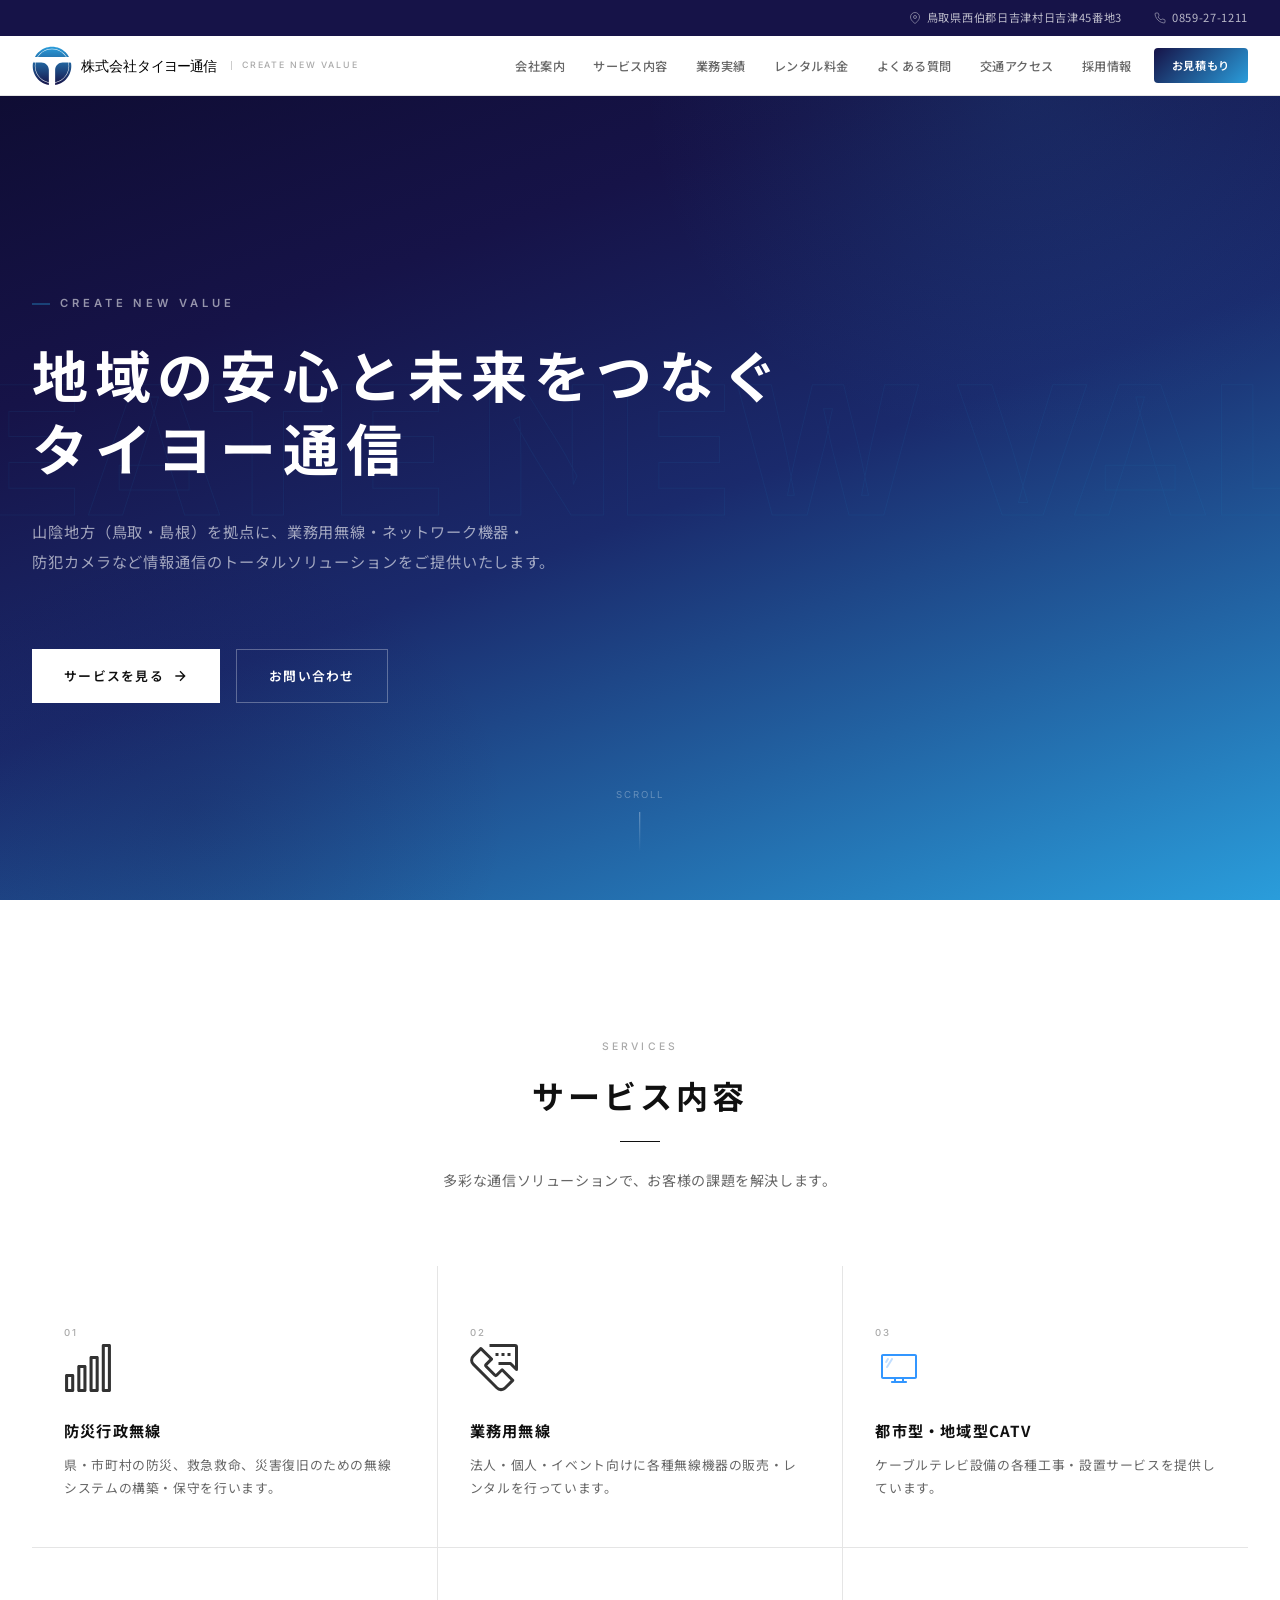
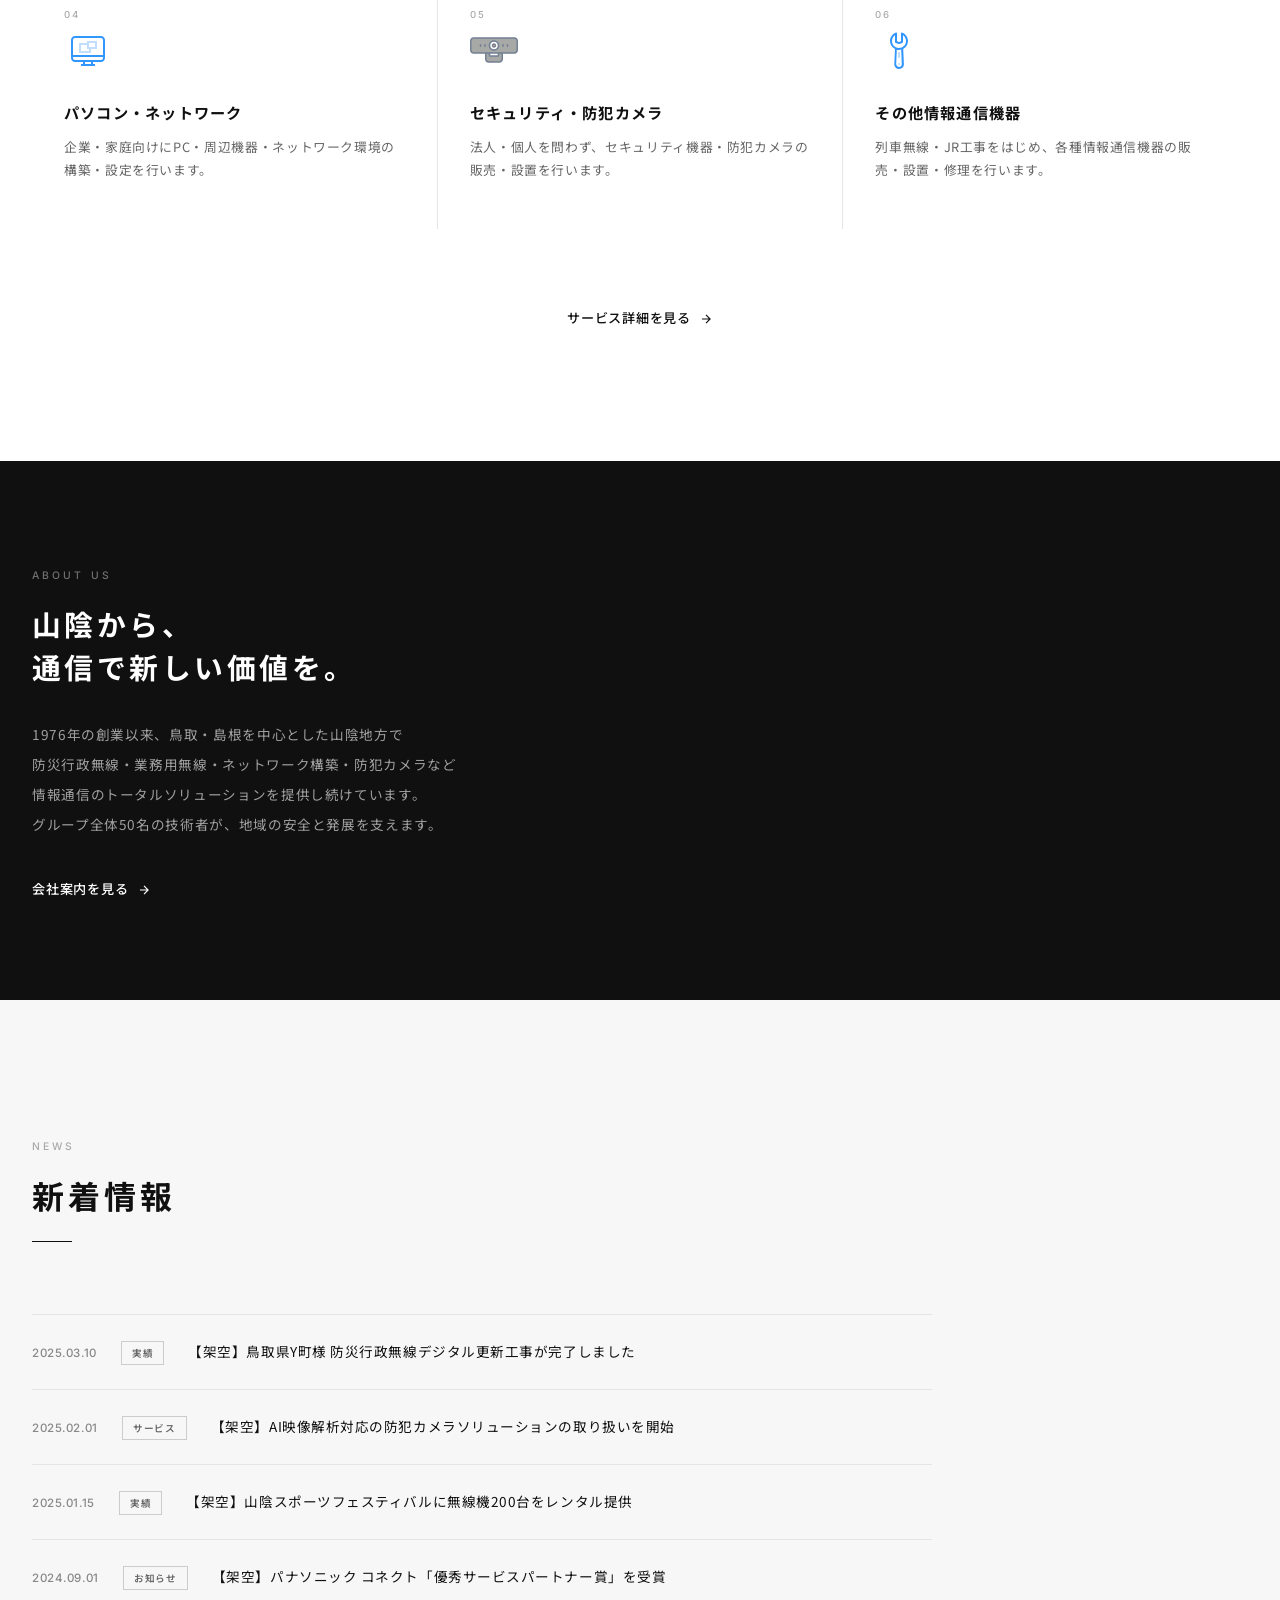
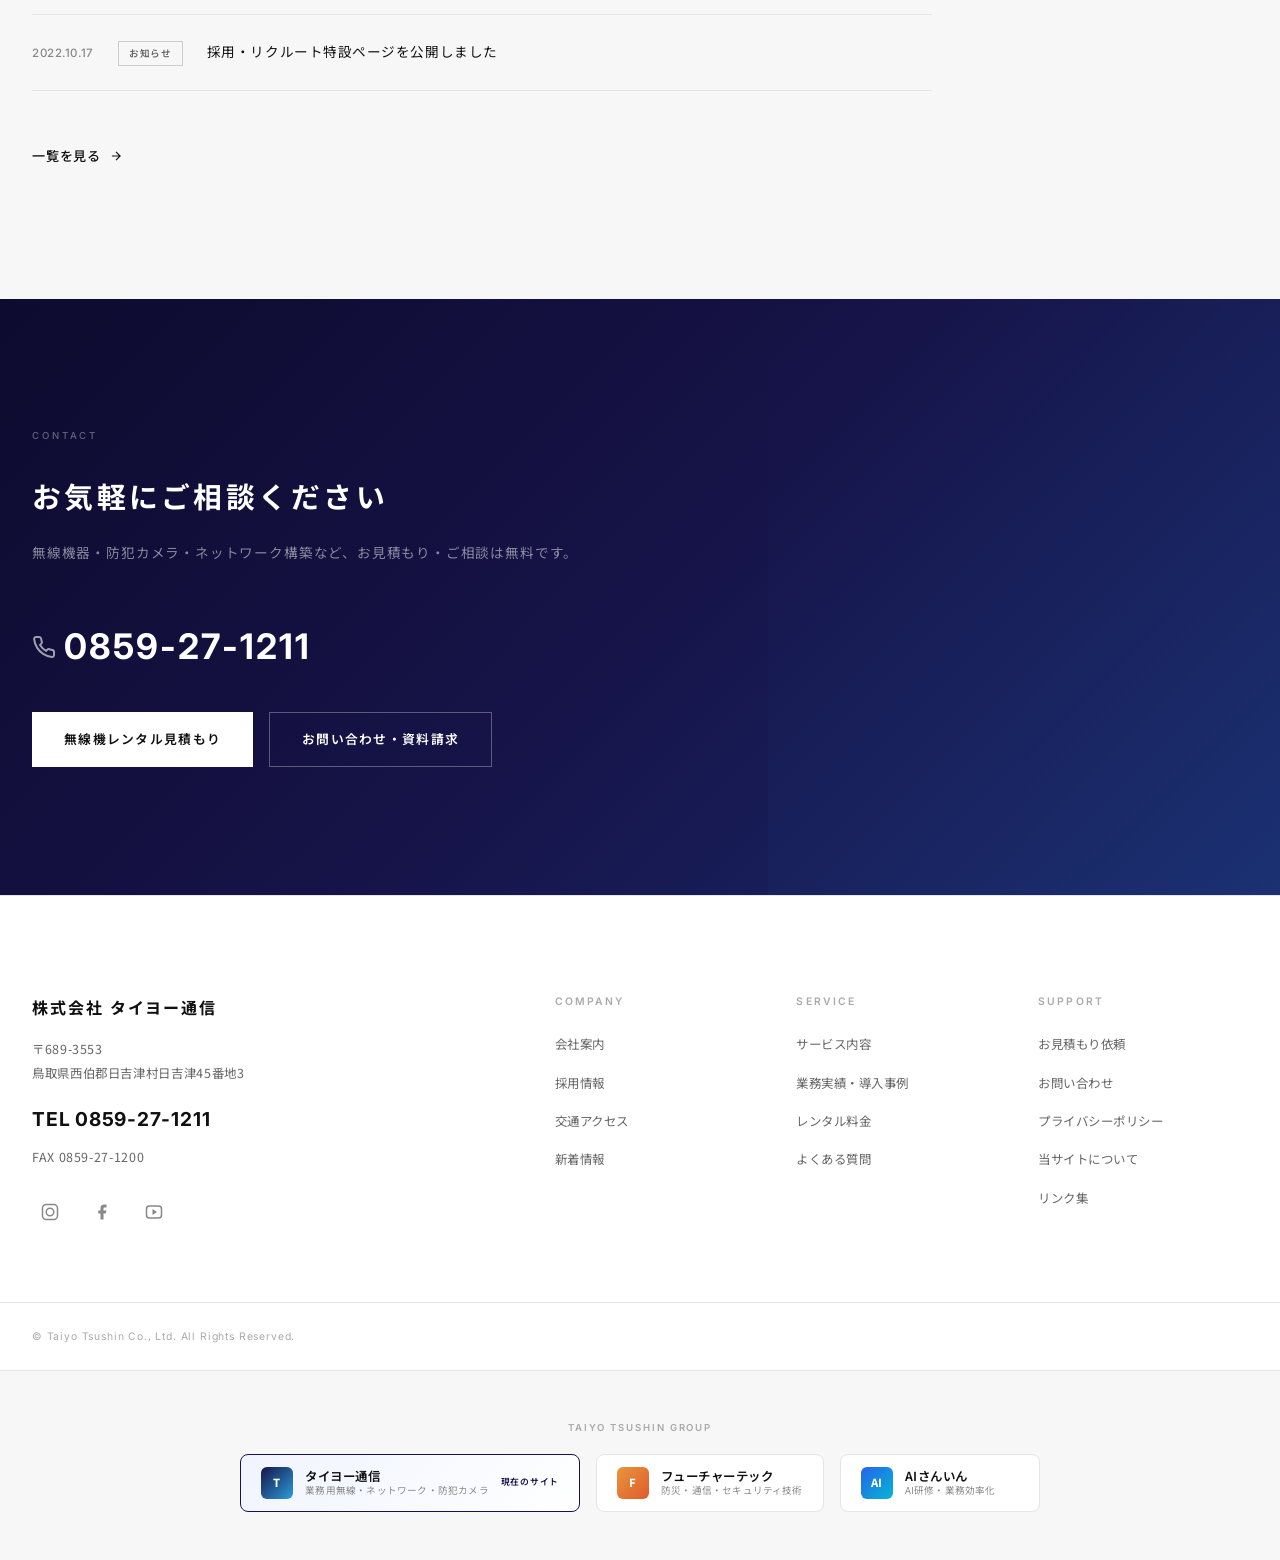
==== index.html @ ea6e0621 "Initial commit: タイヨー通信 コーポレートサイト全14ページ - Premium minimal design with blue gradient theme - Hero with" ====
<!DOCTYPE html>
<html lang="ja">
<head>
  <meta charset="UTF-8">
  <meta name="viewport" content="width=device-width, initial-scale=1.0">
  <meta name="description" content="株式会社タイヨー通信 - 山陰（鳥取・島根）を拠点に業務用無線、ネットワーク・通信機器、防犯カメラの販売・設置・保守を行っています。">
  <meta name="format-detection" content="telephone=no">
  <title>株式会社 タイヨー通信 | 山陰 鳥取・島根 | 業務用無線 | ネットワーク・通信機器 | 防犯カメラ</title>
  <link rel="preconnect" href="https://fonts.googleapis.com">
  <link rel="preconnect" href="https://fonts.gstatic.com" crossorigin>
  <link href="https://fonts.googleapis.com/css2?family=Inter:wght@400;500;600;700;800&family=Noto+Sans+JP:wght@300;400;500;600;700&display=swap" rel="stylesheet">
  <link rel="stylesheet" href="./assets/css/style.css">
</head>
<body>

<!-- Loading -->
<div class="loading-screen" aria-hidden="true"><div class="loading-spinner"></div></div>
<div class="page-transition" aria-hidden="true"></div>

<!-- Header -->
<header class="site-header">
  <div class="header-top">
    <div class="container">
      <span class="header-top__contact">
        <svg viewBox="0 0 24 24" fill="none" stroke="currentColor" stroke-width="2"><path d="M21 10c0 7-9 13-9 13s-9-6-9-13a9 9 0 0118 0z"/><circle cx="12" cy="10" r="3"/></svg>
        鳥取県西伯郡日吉津村日吉津45番地3
      </span>
      <span class="header-top__contact">
        <svg viewBox="0 0 24 24" fill="none" stroke="currentColor" stroke-width="2"><path d="M22 16.92v3a2 2 0 01-2.18 2 19.79 19.79 0 01-8.63-3.07 19.5 19.5 0 01-6-6 19.79 19.79 0 01-3.07-8.67A2 2 0 014.11 2h3a2 2 0 012 1.72c.127.96.361 1.903.7 2.81a2 2 0 01-.45 2.11L8.09 9.91a16 16 0 006 6l1.27-1.27a2 2 0 012.11-.45c.907.339 1.85.573 2.81.7A2 2 0 0122 16.92z"/></svg>
        <a href="tel:0859-27-1211" style="color:inherit">0859-27-1211</a>
      </span>
    </div>
  </div>
  <div class="header-main">
    <div class="container">
      <a href="./index.html" class="site-logo">
        <img src="./assets/images/タイヨー通信_ロゴ.svg" alt="タイヨー通信ロゴ" class="site-logo__mark">
        <img src="./assets/images/タイヨー通信_社名.svg" alt="株式会社タイヨー通信" class="site-logo__name">
        <span class="site-logo__tagline">Create New Value</span>
      </a>
      <nav class="nav-desktop" aria-label="メインナビゲーション">
        <ul class="nav-desktop__list">
          <li class="nav-desktop__item"><a href="./profile/index.html" class="nav-desktop__link">会社案内</a></li>
          <li class="nav-desktop__item"><a href="./service/index.html" class="nav-desktop__link">サービス内容</a></li>
          <li class="nav-desktop__item"><a href="./report/index.html" class="nav-desktop__link">業務実績</a></li>
          <li class="nav-desktop__item"><a href="./rental/index.html" class="nav-desktop__link">レンタル料金</a></li>
          <li class="nav-desktop__item"><a href="./q-and-a/index.html" class="nav-desktop__link">よくある質問</a></li>
          <li class="nav-desktop__item"><a href="./access/index.html" class="nav-desktop__link">交通アクセス</a></li>
          <li class="nav-desktop__item"><a href="./recruit/index.html" class="nav-desktop__link">採用情報</a></li>
          <li class="nav-desktop__item"><a href="./transceiver/index.html" class="nav-desktop__cta">お見積もり</a></li>
        </ul>
      </nav>
      <button class="nav-toggle" aria-label="メニュー">
        <span class="nav-toggle__bar"></span>
        <span class="nav-toggle__bar"></span>
        <span class="nav-toggle__bar"></span>
      </button>
    </div>
  </div>
</header>

<!-- Mobile Nav -->
<nav class="nav-mobile" aria-label="モバイルナビゲーション">
  <ul class="nav-mobile__list">
    <li><a href="./index.html" class="nav-mobile__link">ホーム</a></li>
    <li><a href="./profile/index.html" class="nav-mobile__link">会社案内</a></li>
    <li><a href="./service/index.html" class="nav-mobile__link">サービス内容</a></li>
    <li><a href="./report/index.html" class="nav-mobile__link">業務実績・導入事例</a></li>
    <li><a href="./rental/index.html" class="nav-mobile__link">レンタル料金サンプル</a></li>
    <li><a href="./q-and-a/index.html" class="nav-mobile__link">よくある質問</a></li>
    <li><a href="./access/index.html" class="nav-mobile__link">交通アクセス</a></li>
    <li><a href="./recruit/index.html" class="nav-mobile__link">採用情報</a></li>
    <li><a href="./transceiver/index.html" class="nav-mobile__link">無線機レンタルお見積もり</a></li>
    <li><a href="./mail-form/index.html" class="nav-mobile__link">お問い合わせ</a></li>
  </ul>
</nav>
<div class="nav-overlay"></div>

<!-- Hero -->
<section class="hero">
  <div class="hero__bg"></div>
  <div class="hero__video">
    <video autoplay muted loop playsinline>
      <source src="./assets/videos/hero-network.mp4" type="video/mp4">
    </video>
  </div>
  <div class="hero__ambient"></div>
  <!-- Statement: Create New Value -->
  <div class="hero__statement" aria-hidden="true">
    <span class="hero__statement-word" data-delay="0">Create</span>
    <span class="hero__statement-word" data-delay="1">New</span>
    <span class="hero__statement-word" data-delay="2">Value</span>
  </div>

  <div class="hero__content container">
    <p class="hero__label">Create New Value</p>
    <h1 class="hero__catchcopy">地域の安心と未来をつなぐ<br>タイヨー通信</h1>
    <p class="hero__subtitle">
      山陰地方（鳥取・島根）を拠点に、業務用無線・ネットワーク機器・<br>
      防犯カメラなど情報通信のトータルソリューションをご提供いたします。
    </p>
    <div class="hero__cta">
      <a href="./service/index.html" class="btn btn--primary">
        サービスを見る
        <svg viewBox="0 0 24 24" fill="none" stroke="currentColor" stroke-width="2"><path d="M5 12h14M12 5l7 7-7 7"/></svg>
      </a>
      <a href="./mail-form/index.html" class="btn btn--outline">お問い合わせ</a>
    </div>
  </div>
  <div class="hero__scroll">
    <span>Scroll</span>
    <div class="hero__scroll-line"></div>
  </div>
</section>

<!-- Services -->
<section class="section">
  <div class="container">
    <div class="section__header section__header--center reveal">
      <span class="section__label">Services</span>
      <h2 class="section__title section__title--line">サービス内容</h2>
      <p class="section__desc">多彩な通信ソリューションで、お客様の課題を解決します。</p>
    </div>
    <div class="service-grid reveal">
      <div class="service-card">
        <span class="service-card__number">01</span>
        <img src="./assets/images/icons/signal.svg" alt="" class="service-card__icon-img">
        <h3 class="service-card__title">防災行政無線</h3>
        <p class="service-card__desc">県・市町村の防災、救急救命、災害復旧のための無線システムの構築・保守を行います。</p>
      </div>
      <div class="service-card">
        <span class="service-card__number">02</span>
        <img src="./assets/images/icons/phone-communication.svg" alt="" class="service-card__icon-img">
        <h3 class="service-card__title">業務用無線</h3>
        <p class="service-card__desc">法人・個人・イベント向けに各種無線機器の販売・レンタルを行っています。</p>
      </div>
      <div class="service-card">
        <span class="service-card__number">03</span>
        <img src="./assets/images/icons/tv.svg" alt="" class="service-card__icon-img">
        <h3 class="service-card__title">都市型・地域型CATV</h3>
        <p class="service-card__desc">ケーブルテレビ設備の各種工事・設置サービスを提供しています。</p>
      </div>
      <div class="service-card">
        <span class="service-card__number">04</span>
        <img src="./assets/images/icons/computer.svg" alt="" class="service-card__icon-img">
        <h3 class="service-card__title">パソコン・ネットワーク</h3>
        <p class="service-card__desc">企業・家庭向けにPC・周辺機器・ネットワーク環境の構築・設定を行います。</p>
      </div>
      <div class="service-card">
        <span class="service-card__number">05</span>
        <img src="./assets/images/icons/webcam.svg" alt="" class="service-card__icon-img">
        <h3 class="service-card__title">セキュリティ・防犯カメラ</h3>
        <p class="service-card__desc">法人・個人を問わず、セキュリティ機器・防犯カメラの販売・設置を行います。</p>
      </div>
      <div class="service-card">
        <span class="service-card__number">06</span>
        <img src="./assets/images/icons/wrench.svg" alt="" class="service-card__icon-img">
        <h3 class="service-card__title">その他情報通信機器</h3>
        <p class="service-card__desc">列車無線・JR工事をはじめ、各種情報通信機器の販売・設置・修理を行います。</p>
      </div>
    </div>
    <div style="text-align:center;margin-top:var(--space-3xl);" class="reveal">
      <a href="./service/index.html" class="link-arrow">
        サービス詳細を見る
        <svg viewBox="0 0 24 24" fill="none" stroke="currentColor" stroke-width="2"><path d="M5 12h14M12 5l7 7-7 7"/></svg>
      </a>
    </div>
  </div>
</section>

<!-- About (photo banner) -->
<section class="section-photo" style="background:var(--black);color:var(--white);">
  <div class="section-photo__bg" style="background-image:url('./assets/images/photos/team-city.png');"></div>
  <div class="container" style="position:relative;z-index:2;">
    <div style="display:grid;grid-template-columns:1fr;gap:var(--space-3xl);align-items:center;" class="reveal">
      <div style="max-width:600px;">
        <span class="section__label" style="color:rgba(255,255,255,0.4);">About Us</span>
        <h2 style="font-size:clamp(1.3rem,3vw,1.8rem);font-weight:700;letter-spacing:0.12em;line-height:1.5;margin-bottom:var(--space-xl);">
          山陰から、<br>通信で新しい価値を。
        </h2>
        <p style="font-size:0.85rem;color:rgba(255,255,255,0.6);line-height:2.2;margin-bottom:var(--space-xl);">
          1976年の創業以来、鳥取・島根を中心とした山陰地方で<br>
          防災行政無線・業務用無線・ネットワーク構築・防犯カメラなど<br>
          情報通信のトータルソリューションを提供し続けています。<br>
          グループ全体50名の技術者が、地域の安全と発展を支えます。
        </p>
        <a href="./profile/index.html" class="link-arrow" style="color:var(--white);">
          会社案内を見る
          <svg viewBox="0 0 24 24" fill="none" stroke="currentColor" stroke-width="2"><path d="M5 12h14M12 5l7 7-7 7"/></svg>
        </a>
      </div>
    </div>
  </div>
</section>

<!-- News -->
<section class="section section--gray">
  <div class="container">
    <div class="section__header reveal">
      <span class="section__label">News</span>
      <h2 class="section__title section__title--line">新着情報</h2>
    </div>
    <div class="news-list reveal">
      <a href="./report/index.html" class="news-item">
        <span class="news-item__date">2025.03.10</span>
        <span class="news-item__tag">実績</span>
        <span class="news-item__title">【架空】鳥取県Y町様 防災行政無線デジタル更新工事が完了しました</span>
      </a>
      <a href="./service/index.html" class="news-item">
        <span class="news-item__date">2025.02.01</span>
        <span class="news-item__tag">サービス</span>
        <span class="news-item__title">【架空】AI映像解析対応の防犯カメラソリューションの取り扱いを開始</span>
      </a>
      <a href="./report/index.html" class="news-item">
        <span class="news-item__date">2025.01.15</span>
        <span class="news-item__tag">実績</span>
        <span class="news-item__title">【架空】山陰スポーツフェスティバルに無線機200台をレンタル提供</span>
      </a>
      <a href="./news/index.html" class="news-item">
        <span class="news-item__date">2024.09.01</span>
        <span class="news-item__tag">お知らせ</span>
        <span class="news-item__title">【架空】パナソニック コネクト「優秀サービスパートナー賞」を受賞</span>
      </a>
      <a href="./recruit/index.html" class="news-item">
        <span class="news-item__date">2022.10.17</span>
        <span class="news-item__tag">お知らせ</span>
        <span class="news-item__title">採用・リクルート特設ページを公開しました</span>
      </a>
    </div>
    <div style="margin-top:var(--space-2xl);" class="reveal">
      <a href="./news/index.html" class="link-arrow">
        一覧を見る
        <svg viewBox="0 0 24 24" fill="none" stroke="currentColor" stroke-width="2"><path d="M5 12h14M12 5l7 7-7 7"/></svg>
      </a>
    </div>
  </div>
</section>

<!-- CTA -->
<section class="cta-banner">
  <div class="container reveal">
    <p class="cta-banner__label">Contact</p>
    <h2 class="cta-banner__title">お気軽にご相談ください</h2>
    <p class="cta-banner__desc">無線機器・防犯カメラ・ネットワーク構築など、お見積もり・ご相談は無料です。</p>
    <div class="cta-banner__phone">
      <svg viewBox="0 0 24 24" fill="none" stroke="currentColor" stroke-width="2"><path d="M22 16.92v3a2 2 0 01-2.18 2 19.79 19.79 0 01-8.63-3.07 19.5 19.5 0 01-6-6 19.79 19.79 0 01-3.07-8.67A2 2 0 014.11 2h3a2 2 0 012 1.72c.127.96.361 1.903.7 2.81a2 2 0 01-.45 2.11L8.09 9.91a16 16 0 006 6l1.27-1.27a2 2 0 012.11-.45c.907.339 1.85.573 2.81.7A2 2 0 0122 16.92z"/></svg>
      <a href="tel:0859-27-1211">0859-27-1211</a>
    </div>
    <div class="cta-banner__buttons">
      <a href="./transceiver/index.html" class="btn btn--primary">無線機レンタル見積もり</a>
      <a href="./mail-form/index.html" class="btn btn--outline">お問い合わせ・資料請求</a>
    </div>
  </div>
</section>

<!-- Footer -->
<footer class="site-footer">
  <div class="container">
    <div class="footer-main">
      <div class="footer-brand">
        <div class="footer-brand__name">株式会社 タイヨー通信</div>
        <div class="footer-brand__address">〒689-3553<br>鳥取県西伯郡日吉津村日吉津45番地3</div>
        <div class="footer-brand__contact">
          <span class="footer-brand__tel">TEL 0859-27-1211</span>
          FAX 0859-27-1200
        </div>
        <div class="footer-social">
          <a href="#" class="footer-social__link" aria-label="Instagram">
            <svg viewBox="0 0 24 24" fill="none" stroke="currentColor" stroke-width="2"><rect x="2" y="2" width="20" height="20" rx="5"/><circle cx="12" cy="12" r="5"/></svg>
          </a>
          <a href="#" class="footer-social__link" aria-label="Facebook">
            <svg viewBox="0 0 24 24" fill="currentColor"><path d="M18 2h-3a5 5 0 00-5 5v3H7v4h3v8h4v-8h3l1-4h-4V7a1 1 0 011-1h3z"/></svg>
          </a>
          <a href="#" class="footer-social__link" aria-label="YouTube">
            <svg viewBox="0 0 24 24" fill="none" stroke="currentColor" stroke-width="2"><rect x="2" y="4" width="20" height="16" rx="4"/><polygon points="10,8 16,12 10,16" fill="currentColor" stroke="none"/></svg>
          </a>
        </div>
      </div>
      <div class="footer-nav">
        <div class="footer-nav__group">
          <h4>Company</h4>
          <ul class="footer-nav__list">
            <li><a href="./profile/index.html">会社案内</a></li>
            <li><a href="./recruit/index.html">採用情報</a></li>
            <li><a href="./access/index.html">交通アクセス</a></li>
            <li><a href="./news/index.html">新着情報</a></li>
          </ul>
        </div>
        <div class="footer-nav__group">
          <h4>Service</h4>
          <ul class="footer-nav__list">
            <li><a href="./service/index.html">サービス内容</a></li>
            <li><a href="./report/index.html">業務実績・導入事例</a></li>
            <li><a href="./rental/index.html">レンタル料金</a></li>
            <li><a href="./q-and-a/index.html">よくある質問</a></li>
          </ul>
        </div>
        <div class="footer-nav__group">
          <h4>Support</h4>
          <ul class="footer-nav__list">
            <li><a href="./transceiver/index.html">お見積もり依頼</a></li>
            <li><a href="./mail-form/index.html">お問い合わせ</a></li>
            <li><a href="./privacy-policy/index.html">プライバシーポリシー</a></li>
            <li><a href="./information/index.html">当サイトについて</a></li>
            <li><a href="./link/index.html">リンク集</a></li>
          </ul>
        </div>
      </div>
    </div>
  </div>
  <div class="footer-bottom">
    <div class="container">&copy; Taiyo Tsushin Co., Ltd. All Rights Reserved.</div>
  </div>
  <div class="group-sites">
    <div class="container">
      <p class="group-sites__label">Taiyo Tsushin Group</p>
      <div class="group-sites__grid">
        <a href="#" class="group-sites__card is-current">
          <div class="group-sites__icon group-sites__icon--taiyo">T</div>
          <div class="group-sites__info"><span class="group-sites__name">タイヨー通信</span><span class="group-sites__sub">業務用無線・ネットワーク・防犯カメラ</span></div>
        </a>
        <a href="../future-tec-web/index.html" class="group-sites__card">
          <div class="group-sites__icon group-sites__icon--ft">F</div>
          <div class="group-sites__info"><span class="group-sites__name">フューチャーテック</span><span class="group-sites__sub">防災・通信・セキュリティ技術</span></div>
        </a>
        <a href="../ai-sanin-web/index.html" class="group-sites__card">
          <div class="group-sites__icon group-sites__icon--ai">AI</div>
          <div class="group-sites__info"><span class="group-sites__name">AIさんいん</span><span class="group-sites__sub">AI研修・業務効率化</span></div>
        </a>
      </div>
    </div>
  </div>
</footer>

<button class="scroll-top" aria-label="ページトップへ">
  <svg viewBox="0 0 24 24" fill="none" stroke="currentColor" stroke-width="2"><path d="M18 15l-6-6-6 6"/></svg>
</button>

<script src="./assets/js/main.js"></script>
</body>
</html>
---- assets/css/style.css ----
/* ============================================
   TAIYO TSUSHIN - Corporate Website
   Premium Minimal Design System
   Inspired by automotive luxury aesthetics
   ============================================ */

/* --- CSS Custom Properties --- */
:root {
  /* Monochrome Palette (Mazda-inspired) */
  --black: #101010;
  --black-soft: #1a1a1a;
  --gray-900: #222222;
  --gray-800: #333333;
  --gray-700: #4a4a4a;
  --gray-600: #666666;
  --gray-500: #888888;
  --gray-400: #aaaaaa;
  --gray-300: #cccccc;
  --gray-200: #e5e5e5;
  --gray-100: #f0f0f0;
  --gray-50: #f7f7f7;
  --white: #ffffff;

  /* Accent (refined, subtle) */
  --accent: #c8102e;
  --accent-dark: #a00d24;

  /* Typography */
  --font-primary: "Noto Sans JP", "Hiragino Kaku Gothic ProN", "Yu Gothic", "Meiryo", sans-serif;
  --font-english: "Inter", "Helvetica Neue", Arial, sans-serif;

  /* Spacing */
  --space-xs: 0.25rem;
  --space-sm: 0.5rem;
  --space-md: 1rem;
  --space-lg: 1.5rem;
  --space-xl: 2rem;
  --space-2xl: 3rem;
  --space-3xl: 4.5rem;
  --space-4xl: 6rem;
  --space-5xl: 8rem;
  --space-6xl: 10rem;

  /* Layout */
  --container-max: 1280px;
  --container-narrow: 960px;
  --header-height: 60px;
  --header-top-height: 36px;

  /* Shadows */
  --shadow-sm: 0 2px 8px rgba(0, 0, 0, 0.06);
  --shadow-md: 0 4px 16px rgba(0, 0, 0, 0.08);
  --shadow-lg: 0 8px 32px rgba(0, 0, 0, 0.1);

  /* Transitions (Mazda-style) */
  --ease-out: cubic-bezier(0.25, 0.46, 0.45, 0.94);
  --duration-fast: 0.2s;
  --duration-base: 0.4s;
  --duration-slow: 0.6s;
  --duration-slower: 1s;
}

/* --- Reset & Base --- */
*, *::before, *::after { margin: 0; padding: 0; box-sizing: border-box; }

html { font-size: 16px; scroll-behavior: smooth; -webkit-text-size-adjust: 100%; }

body {
  font-family: var(--font-primary);
  font-weight: 400;
  line-height: 1.9;
  color: var(--black);
  background-color: var(--white);
  overflow-x: hidden;
  -webkit-font-smoothing: antialiased;
  -moz-osx-font-smoothing: grayscale;
  letter-spacing: 0.04em;
}

img { max-width: 100%; height: auto; display: block; }
a { color: var(--black); text-decoration: none; transition: color var(--duration-fast) var(--ease-out); }
a:hover { color: var(--gray-600); }
ul, ol { list-style: none; }
button { cursor: pointer; border: none; background: none; font-family: inherit; }
input, textarea, select { font-family: inherit; font-size: inherit; }

.container { width: 100%; max-width: var(--container-max); margin: 0 auto; padding: 0 var(--space-xl); }
.container--narrow { max-width: var(--container-narrow); }
.sr-only { position: absolute; width: 1px; height: 1px; padding: 0; margin: -1px; overflow: hidden; clip: rect(0,0,0,0); border: 0; }

/* ============================================
   Scroll Reveal
   ============================================ */
.reveal {
  opacity: 0;
  transform: translateY(30px);
  transition: opacity var(--duration-slower) var(--ease-out), transform var(--duration-slower) var(--ease-out);
}
.reveal.is-visible { opacity: 1; transform: translateY(0); }
.reveal--left { transform: translateX(-30px); }
.reveal--left.is-visible { transform: translateX(0); }
.reveal--right { transform: translateX(30px); }
.reveal--right.is-visible { transform: translateX(0); }
.reveal--delay-1 { transition-delay: 0.1s; }
.reveal--delay-2 { transition-delay: 0.2s; }
.reveal--delay-3 { transition-delay: 0.3s; }
.reveal--delay-4 { transition-delay: 0.4s; }
.reveal--delay-5 { transition-delay: 0.5s; }

/* ============================================
   Header (Mazda-inspired)
   ============================================ */
.site-header {
  position: fixed; top: 0; left: 0; right: 0; z-index: 1000;
  background: var(--white);
  transition: box-shadow var(--duration-base) var(--ease-out);
}
.site-header.is-scrolled { box-shadow: 0 1px 0 rgba(0,0,0,0.08); }

.header-top {
  background: #161348; color: rgba(255,255,255,0.7);
  font-size: 0.7rem; height: var(--header-top-height);
  display: none; align-items: center; letter-spacing: 0.06em;
}
@media (min-width: 768px) { .header-top { display: flex; } }
.header-top .container { display: flex; justify-content: flex-end; align-items: center; gap: var(--space-xl); }
.header-top a { color: rgba(255,255,255,0.7); transition: color var(--duration-fast); }
.header-top a:hover { color: var(--white); }
.header-top__contact { display: flex; align-items: center; gap: 6px; }
.header-top__contact svg { width: 12px; height: 12px; opacity: 0.6; }

.header-main {
  height: var(--header-height); display: flex; align-items: center;
  border-bottom: 1px solid var(--gray-200);
}
.header-main .container { display: flex; align-items: center; justify-content: space-between; }

.site-logo { display: flex; align-items: center; gap: 8px; color: var(--black); text-decoration: none; flex-shrink: 0; }
.site-logo:hover { color: var(--black); opacity: 0.8; }
.site-logo__mark { width: 36px; height: 36px; flex-shrink: 0; }
.site-logo__name { height: 14px; width: auto; }
/* Tagline: hidden on mobile, shown below logo on desktop */
.site-logo__tagline { display: none; }
@media (min-width: 1024px) {
  .site-logo__mark { width: 40px; height: 40px; }
  .site-logo__name { height: 16px; }
  .site-logo__tagline {
    display: block;
    font-family: var(--font-english);
    font-size: 0.55rem;
    font-weight: 500;
    letter-spacing: 0.22em;
    text-transform: uppercase;
    color: var(--gray-400);
    border-left: 1px solid var(--gray-300);
    padding-left: 10px;
    margin-left: 4px;
    line-height: 1;
    white-space: nowrap;
  }
}
/* Fallback for old icon/text style (if any page still uses it) */
.site-logo__icon {
  width: 38px; height: 38px; background: var(--black); border-radius: 2px;
  display: flex; align-items: center; justify-content: center;
  color: var(--white); font-weight: 700; font-size: 1rem;
  font-family: var(--font-english); letter-spacing: 0;
}
.site-logo__text { display: flex; flex-direction: column; line-height: 1.15; font-weight: 700; font-size: 1rem; letter-spacing: 0.12em; }
.site-logo__text small { font-size: 0.55rem; font-weight: 400; color: var(--gray-500); letter-spacing: 0.14em; text-transform: uppercase; font-family: var(--font-english); }

/* Desktop Nav — compact, elegant hover/active */
.nav-desktop { display: none; }
.nav-desktop__list { display: flex; align-items: center; gap: 0; }
.nav-desktop__link {
  display: block; padding: 0 10px; font-size: 0.72rem; font-weight: 500;
  color: var(--gray-600); position: relative; line-height: var(--header-height);
  letter-spacing: 0.04em; white-space: nowrap;
  transition: color 0.35s var(--ease-out);
}
/* Underline: grows from left on hover, stays centered on active */
.nav-desktop__link::after {
  content: ""; position: absolute; bottom: 0; left: 0; width: 100%; height: 2px;
  background: linear-gradient(90deg, #161348, #2a9ddb);
  transform: scaleX(0); transform-origin: left;
  transition: transform 0.4s cubic-bezier(0.22, 0.61, 0.36, 1);
}
.nav-desktop__link:hover { color: var(--black); }
.nav-desktop__link:hover::after { transform: scaleX(1); transform-origin: left; }
/* Active: solid underline, bolder text */
.nav-desktop__link.is-active { color: var(--black); font-weight: 600; }
.nav-desktop__link.is-active::after { transform: scaleX(1); transform-origin: center; background: #161348; }

/* CTA button in nav */
.nav-desktop__cta {
  display: block; padding: 7px 18px; font-size: 0.7rem; font-weight: 600;
  color: var(--white); background: linear-gradient(135deg, #161348, #2a9ddb);
  border-radius: 4px; letter-spacing: 0.06em;
  margin-left: 8px; white-space: nowrap;
  transition: all 0.35s var(--ease-out);
}
.nav-desktop__cta:hover { background: linear-gradient(135deg, #1a1a6c, #3ab0e8); color: var(--white); transform: translateY(-1px); box-shadow: 0 4px 12px rgba(22,19,72,0.15); }

/* Mobile Toggle */
.nav-toggle { display: flex; flex-direction: column; justify-content: center; align-items: center; width: 44px; height: 44px; gap: 6px; z-index: 1100; }
.nav-toggle__bar { width: 22px; height: 1.5px; background: var(--black); transition: all var(--duration-base) var(--ease-out); transform-origin: center; }
.nav-toggle.is-active .nav-toggle__bar:nth-child(1) { transform: translateY(7.5px) rotate(45deg); }
.nav-toggle.is-active .nav-toggle__bar:nth-child(2) { opacity: 0; transform: scaleX(0); }
.nav-toggle.is-active .nav-toggle__bar:nth-child(3) { transform: translateY(-7.5px) rotate(-45deg); }

/* Mobile Drawer */
.nav-mobile {
  position: fixed; top: 0; right: -100%; width: 100%; max-width: 400px; height: 100vh;
  background: var(--white); z-index: 1050; transition: right var(--duration-slow) var(--ease-out);
  overflow-y: auto; padding: calc(var(--header-height) + var(--space-2xl)) var(--space-xl) var(--space-2xl);
}
.nav-mobile.is-open { right: 0; }
.nav-mobile__link {
  display: block; padding: var(--space-md) 0; font-size: 0.88rem; font-weight: 500;
  color: var(--black); border-bottom: 1px solid var(--gray-100); letter-spacing: 0.08em; transition: all var(--duration-fast);
}
.nav-mobile__link:hover { padding-left: var(--space-sm); color: var(--gray-600); }
.nav-overlay { position: fixed; inset: 0; background: rgba(0,0,0,0.3); z-index: 1040; opacity: 0; visibility: hidden; transition: all var(--duration-base); }
.nav-overlay.is-visible { opacity: 1; visibility: visible; }

/* ============================================
   Hero (Mazda cinematic)
   ============================================ */
.hero {
  position: relative; min-height: 100vh; display: flex; align-items: center;
  overflow: hidden; background: var(--black);
  padding-top: var(--header-height);
}
.hero__bg {
  position: absolute; inset: 0;
  background: linear-gradient(160deg, #0d0b2e 0%, #161348 30%, #1a2a6c 55%, #2a9ddb 100%);
}
.hero__ambient { position: absolute; inset: 0; overflow: hidden; }
.hero__ambient::before {
  content: ""; position: absolute; top: -30%; right: -10%; width: 60%; height: 80%;
  background: radial-gradient(ellipse, rgba(42,157,219,0.12) 0%, transparent 70%);
  animation: ambient-drift 12s ease-in-out infinite alternate;
}
.hero__ambient::after {
  content: ""; position: absolute; bottom: -20%; left: -10%; width: 50%; height: 60%;
  background: radial-gradient(ellipse, rgba(22,19,72,0.2) 0%, transparent 70%);
  animation: ambient-drift 15s ease-in-out infinite alternate-reverse;
}
@keyframes ambient-drift { 0% { transform: translate(0,0); } 100% { transform: translate(30px,-20px); } }

/* Hero statement: giant background text */
.hero__statement {
  position: absolute;
  inset: 0;
  z-index: 1;
  display: flex;
  align-items: center;
  justify-content: center;
  gap: clamp(12px, 3vw, 30px);
  pointer-events: none;
  overflow: hidden;
}
.hero__statement-word {
  font-family: var(--font-english);
  font-size: clamp(4rem, 14vw, 12rem);
  font-weight: 800;
  text-transform: uppercase;
  letter-spacing: 0.04em;
  color: transparent;
  -webkit-text-stroke: 1px rgba(42, 157, 219, 0.08);
  line-height: 1;
  opacity: 0;
  transform: translateY(40px);
  animation: statement-rise 1.2s var(--ease-out) forwards;
  user-select: none;
}
.hero__statement-word[data-delay="0"] { animation-delay: 0.1s; }
.hero__statement-word[data-delay="1"] { animation-delay: 0.35s; }
.hero__statement-word[data-delay="2"] { animation-delay: 0.6s; }

@keyframes statement-rise {
  0% { opacity: 0; transform: translateY(40px) scale(0.97); }
  60% { opacity: 1; }
  100% { opacity: 1; transform: translateY(0) scale(1); }
}

/* Subtle glow pulse on the statement */
.hero__statement::after {
  content: "Create New Value";
  position: absolute;
  font-family: var(--font-english);
  font-size: clamp(4rem, 14vw, 12rem);
  font-weight: 800;
  text-transform: uppercase;
  letter-spacing: 0.04em;
  color: transparent;
  -webkit-text-stroke: 1px rgba(42, 157, 219, 0.04);
  white-space: nowrap;
  opacity: 0;
  animation: statement-glow 6s 2s ease-in-out infinite;
  pointer-events: none;
}

@keyframes statement-glow {
  0%, 100% { opacity: 0; filter: blur(0px); }
  50% { opacity: 1; filter: blur(6px); -webkit-text-stroke: 1px rgba(42, 157, 219, 0.08); }
}

.hero__content { position: relative; z-index: 2; color: var(--white); padding: var(--space-4xl) 0; width: 100%; }
.hero__label {
  font-family: var(--font-english); font-size: 0.7rem; font-weight: 600;
  letter-spacing: 0.35em; text-transform: uppercase; color: rgba(255,255,255,0.55);
  margin-bottom: var(--space-lg); opacity: 0; animation: hero-fade-in 1s 0.2s var(--ease-out) forwards;
  position: relative; padding-left: 28px;
}
/* Accent dash before label */
.hero__label::before {
  content: "";
  position: absolute;
  left: 0;
  top: 50%;
  width: 18px;
  height: 1px;
  background: rgba(42, 157, 219, 0.7);
  transform: translateY(-50%);
}
.hero__catchcopy {
  font-size: clamp(1.8rem, 5vw, 3.5rem); font-weight: 700; line-height: 1.3;
  letter-spacing: 0.12em; margin-bottom: var(--space-xl);
  opacity: 0; animation: hero-fade-in 1s 0.4s var(--ease-out) forwards;
}
.hero__subtitle {
  font-size: clamp(0.82rem, 1.5vw, 0.95rem); color: rgba(255,255,255,0.6);
  line-height: 2; margin-bottom: var(--space-3xl); max-width: 560px; letter-spacing: 0.06em;
  opacity: 0; animation: hero-fade-in 1s 0.6s var(--ease-out) forwards;
}
@keyframes hero-fade-in { from { opacity: 0; transform: translateY(20px); } to { opacity: 1; transform: translateY(0); } }

.hero__cta { display: flex; gap: var(--space-md); flex-wrap: wrap; opacity: 0; animation: hero-fade-in 1s 0.8s var(--ease-out) forwards; }

.hero__scroll {
  position: absolute; bottom: var(--space-2xl); left: 50%; transform: translateX(-50%); z-index: 2;
  display: flex; flex-direction: column; align-items: center; gap: var(--space-sm);
  color: rgba(255,255,255,0.3); font-family: var(--font-english); font-size: 0.6rem; letter-spacing: 0.2em; text-transform: uppercase;
}
.hero__scroll-line {
  width: 1px; height: 40px; background: linear-gradient(to bottom, rgba(255,255,255,0.4), transparent);
  animation: scroll-line 2s ease-in-out infinite;
}
@keyframes scroll-line { 0% { transform: scaleY(1); opacity: 1; } 50% { transform: scaleY(0.3); opacity: 0.3; } 100% { transform: scaleY(1); opacity: 1; } }

/* ============================================
   Buttons
   ============================================ */
.btn {
  display: inline-flex; align-items: center; justify-content: center; gap: 8px;
  padding: 14px 32px; font-size: 0.8rem; font-weight: 600; letter-spacing: 0.1em;
  transition: all var(--duration-base) var(--ease-out); white-space: nowrap; position: relative;
}
.btn svg { width: 16px; height: 16px; transition: transform var(--duration-base) var(--ease-out); }
.btn:hover svg { transform: translateX(3px); }
.btn--primary { background: var(--white); color: var(--black); }
.btn--primary:hover { background: var(--gray-100); color: var(--black); }
.btn--dark { background: var(--black); color: var(--white); }
.btn--dark:hover { background: var(--gray-800); color: var(--white); }
.btn--outline { border: 1px solid rgba(255,255,255,0.3); color: var(--white); }
.btn--outline:hover { border-color: rgba(255,255,255,0.6); background: rgba(255,255,255,0.05); color: var(--white); }
.btn--outline-dark { border: 1px solid var(--gray-300); color: var(--black); }
.btn--outline-dark:hover { border-color: var(--black); color: var(--black); }

.link-arrow {
  display: inline-flex; align-items: center; gap: 8px; font-size: 0.82rem; font-weight: 500;
  color: var(--black); letter-spacing: 0.06em; position: relative; padding-bottom: 2px;
}
.link-arrow::after {
  content: ""; position: absolute; bottom: 0; left: 0; width: 100%; height: 1px;
  background: var(--black); transform: scaleX(0); transform-origin: right;
  transition: transform 0.5s var(--ease-out);
}
.link-arrow:hover::after { transform: scaleX(1); transform-origin: left; }
.link-arrow:hover { color: var(--black); }
.link-arrow svg { width: 14px; height: 14px; transition: transform var(--duration-base) var(--ease-out); }
.link-arrow:hover svg { transform: translateX(4px); }

/* ============================================
   Sections
   ============================================ */
.section { padding: var(--space-5xl) 0; }
.section--gray { background: var(--gray-50); }
.section--dark { background: var(--black); color: var(--white); }

.section__header { margin-bottom: var(--space-3xl); }
.section__header--center { text-align: center; }

.section__label {
  display: inline-block; font-family: var(--font-english); font-size: 0.65rem; font-weight: 500;
  letter-spacing: 0.3em; text-transform: uppercase; color: var(--gray-400); margin-bottom: var(--space-md);
}
.section--dark .section__label { color: rgba(255,255,255,0.4); }

.section__title {
  font-size: clamp(1.4rem, 3vw, 2rem); font-weight: 700; color: var(--black);
  line-height: 1.4; letter-spacing: 0.12em;
}
.section--dark .section__title { color: var(--white); }

.section__title--line { padding-bottom: var(--space-lg); position: relative; }
.section__title--line::after { content: ""; position: absolute; bottom: 0; left: 0; width: 40px; height: 1px; background: var(--black); }
.section__header--center .section__title--line::after { left: 50%; transform: translateX(-50%); }
.section--dark .section__title--line::after { background: var(--white); }

.section__desc { margin-top: var(--space-lg); color: var(--gray-600); font-size: 0.88rem; line-height: 2; max-width: 600px; }
.section__header--center .section__desc { margin-left: auto; margin-right: auto; }
.section--dark .section__desc { color: rgba(255,255,255,0.5); }

/* ============================================
   Service Cards (1px grid)
   ============================================ */
.service-grid { display: grid; grid-template-columns: repeat(auto-fit, minmax(280px, 1fr)); gap: 1px; background: var(--gray-200); }
.service-card {
  background: var(--white); padding: var(--space-2xl) var(--space-xl);
  transition: all var(--duration-base) var(--ease-out); position: relative; cursor: default;
}
.service-card::after {
  content: ""; position: absolute; bottom: 0; left: 0; width: 100%; height: 2px;
  background: var(--black); transform: scaleX(0); transform-origin: left;
  transition: transform 0.6s var(--ease-out);
}
.service-card:hover::after { transform: scaleX(1); }
.service-card:hover { background: var(--gray-50); }
.service-card__icon { font-size: 1.8rem; margin-bottom: var(--space-lg); display: block; }
.service-card__icon-img { width: 48px; height: 48px; margin-bottom: var(--space-lg); object-fit: contain; opacity: 0.8; transition: opacity var(--duration-base) var(--ease-out); }
.service-card:hover .service-card__icon-img { opacity: 1; }
.service-card__number { font-family: var(--font-english); font-size: 0.6rem; font-weight: 500; letter-spacing: 0.2em; color: var(--gray-400); margin-bottom: var(--space-sm); }
.service-card__title { font-size: 0.95rem; font-weight: 700; color: var(--black); margin-bottom: var(--space-sm); letter-spacing: 0.08em; }
.service-card__desc { font-size: 0.8rem; color: var(--gray-600); line-height: 1.8; }

/* ============================================
   News
   ============================================ */
.news-list { max-width: 900px; }
.news-item {
  display: flex; gap: var(--space-lg); padding: var(--space-lg) 0;
  border-bottom: 1px solid var(--gray-200); transition: all var(--duration-fast); align-items: baseline;
}
.news-item:first-child { border-top: 1px solid var(--gray-200); }
.news-item:hover { opacity: 0.7; }
.news-item__date { font-family: var(--font-english); font-size: 0.72rem; font-weight: 500; color: var(--gray-500); white-space: nowrap; min-width: 90px; letter-spacing: 0.05em; }
.news-item__tag { display: inline-block; padding: 2px 10px; font-size: 0.6rem; font-weight: 600; letter-spacing: 0.08em; border: 1px solid var(--gray-300); color: var(--gray-600); white-space: nowrap; }
.news-item__title { font-size: 0.85rem; color: var(--black); font-weight: 400; letter-spacing: 0.04em; }

/* ============================================
   CTA Banner
   ============================================ */
.cta-banner { background: linear-gradient(135deg, #0d0b2e 0%, #161348 50%, #1a2a6c 100%); padding: var(--space-5xl) 0; position: relative; overflow: hidden; }
.cta-banner::before { content: ""; position: absolute; top: 0; right: 0; width: 40%; height: 100%; background: linear-gradient(135deg, transparent 0%, rgba(42,157,219,0.06) 100%); }
.cta-banner__label { font-family: var(--font-english); font-size: 0.6rem; font-weight: 500; letter-spacing: 0.3em; text-transform: uppercase; color: rgba(255,255,255,0.35); margin-bottom: var(--space-lg); }
.cta-banner__title { font-size: clamp(1.3rem, 3vw, 1.8rem); color: var(--white); font-weight: 700; letter-spacing: 0.12em; margin-bottom: var(--space-md); }
.cta-banner__desc { color: rgba(255,255,255,0.5); margin-bottom: var(--space-2xl); font-size: 0.85rem; letter-spacing: 0.06em; }
.cta-banner__phone { font-family: var(--font-english); font-size: clamp(1.6rem, 4vw, 2.2rem); font-weight: 700; color: var(--white); display: flex; align-items: center; gap: var(--space-sm); margin-bottom: var(--space-xl); letter-spacing: 0.06em; }
.cta-banner__phone a { color: var(--white); }
.cta-banner__phone svg { width: 24px; height: 24px; opacity: 0.6; }
.cta-banner__buttons { display: flex; gap: var(--space-md); flex-wrap: wrap; }

/* ============================================
   Footer
   ============================================ */
.site-footer { background: var(--white); border-top: 1px solid var(--gray-200); padding: var(--space-4xl) 0 0; }
.footer-main { display: grid; grid-template-columns: 1fr; gap: var(--space-3xl); padding-bottom: var(--space-3xl); }
.footer-brand__name { font-size: 1rem; font-weight: 700; color: var(--black); letter-spacing: 0.12em; margin-bottom: var(--space-md); }
.footer-brand__address { font-size: 0.78rem; color: var(--gray-600); line-height: 1.9; }
.footer-brand__contact { margin-top: var(--space-md); font-size: 0.78rem; color: var(--gray-600); }
.footer-brand__tel { font-family: var(--font-english); font-size: 1.2rem; font-weight: 700; color: var(--black); display: block; margin: var(--space-xs) 0 var(--space-sm); letter-spacing: 0.04em; }
.footer-social { display: flex; gap: var(--space-md); margin-top: var(--space-lg); }
.footer-social__link { width: 36px; height: 36px; display: flex; align-items: center; justify-content: center; color: var(--gray-500); transition: color var(--duration-fast); }
.footer-social__link:hover { color: var(--black); }
.footer-social__link svg { width: 18px; height: 18px; }

.footer-nav { display: grid; grid-template-columns: repeat(2, 1fr); gap: var(--space-xl); }
.footer-nav__group h4 { font-family: var(--font-english); font-size: 0.65rem; font-weight: 600; letter-spacing: 0.2em; text-transform: uppercase; color: var(--gray-400); margin-bottom: var(--space-md); }
.footer-nav__list li { margin-bottom: var(--space-sm); }
.footer-nav__list a { color: var(--gray-600); font-size: 0.78rem; transition: color var(--duration-fast); letter-spacing: 0.04em; }
.footer-nav__list a:hover { color: var(--black); }
.footer-bottom { border-top: 1px solid var(--gray-200); padding: var(--space-lg) 0; font-size: 0.65rem; color: var(--gray-400); font-family: var(--font-english); letter-spacing: 0.08em; }

/* ============================================
   Page Header
   ============================================ */
.page-header {
  padding: calc(var(--header-height) + var(--space-3xl)) 0 var(--space-2xl);
  background: linear-gradient(135deg, #0d0b2e 0%, #161348 40%, #1a2a6c 100%);
  position: relative; overflow: hidden;
}
.page-header__bg {
  position: absolute; inset: 0;
  background-size: cover; background-position: center;
  opacity: 0.25;
  filter: brightness(0.7);
}
.page-header .container { position: relative; z-index: 2; }

/* Video Hero */
.hero__video { position: absolute; inset: 0; z-index: 0; }
.hero__video video {
  width: 100%; height: 100%; object-fit: cover;
  opacity: 0.3;
}

/* Section photo banners */
.section-photo {
  position: relative; overflow: hidden;
  padding: var(--space-4xl) 0;
}
.section-photo__bg {
  position: absolute; inset: 0;
  background-size: cover; background-position: center;
  opacity: 0.15;
}
.section-photo .container { position: relative; z-index: 2; }

/* Feature image blocks */
.feature-img {
  width: 100%; height: 280px; object-fit: cover;
  filter: brightness(0.95);
}
@media (min-width: 768px) {
  .feature-img { height: 360px; }
}
.page-header__label { font-family: var(--font-english); font-size: 0.6rem; font-weight: 500; letter-spacing: 0.3em; text-transform: uppercase; color: rgba(255,255,255,0.35); margin-bottom: var(--space-md); }
.page-header__title { font-size: clamp(1.5rem, 4vw, 2.5rem); font-weight: 700; color: var(--white); line-height: 1.3; letter-spacing: 0.12em; }
.breadcrumb { margin-top: var(--space-xl); display: flex; align-items: center; gap: var(--space-sm); font-size: 0.65rem; font-family: var(--font-english); letter-spacing: 0.08em; }
.breadcrumb a { color: rgba(255,255,255,0.4); }
.breadcrumb a:hover { color: rgba(255,255,255,0.8); }
.breadcrumb__sep { color: rgba(255,255,255,0.2); }
.breadcrumb__current { color: rgba(255,255,255,0.7); }

/* ============================================
   Info / Recruit Table
   ============================================ */
.info-table { width: 100%; border-collapse: collapse; }
.info-table th, .info-table td { padding: var(--space-md) var(--space-lg); border-bottom: 1px solid var(--gray-200); text-align: left; font-size: 0.85rem; vertical-align: top; letter-spacing: 0.04em; }
.info-table th { font-weight: 600; color: var(--black); white-space: nowrap; width: 160px; }
.info-table td { color: var(--gray-700); }

.recruit-table { width: 100%; border-collapse: collapse; }
.recruit-table th, .recruit-table td { padding: var(--space-md) var(--space-lg); border-bottom: 1px solid var(--gray-200); font-size: 0.85rem; vertical-align: top; letter-spacing: 0.04em; }
.recruit-table th { background: var(--gray-50); font-weight: 600; color: var(--black); white-space: nowrap; width: 160px; }
.recruit-table td { color: var(--gray-700); }

/* ============================================
   FAQ Accordion
   ============================================ */
.faq-section { margin-bottom: var(--space-3xl); }
.faq-section__title { font-size: 0.95rem; font-weight: 700; color: var(--black); letter-spacing: 0.1em; padding-bottom: var(--space-md); border-bottom: 2px solid var(--black); margin-bottom: var(--space-lg); }
.faq-item { border-bottom: 1px solid var(--gray-200); overflow: hidden; }
.faq-item__question {
  display: flex; align-items: center; gap: var(--space-md); padding: var(--space-lg) 0;
  width: 100%; text-align: left; font-size: 0.85rem; font-weight: 500; color: var(--black);
  cursor: pointer; background: transparent; letter-spacing: 0.04em; transition: opacity var(--duration-fast);
}
.faq-item__question:hover { opacity: 0.7; }
.faq-item__q-label { width: 24px; height: 24px; border: 1px solid var(--gray-300); display: flex; align-items: center; justify-content: center; font-size: 0.7rem; font-weight: 700; flex-shrink: 0; font-family: var(--font-english); }
.faq-item__icon { margin-left: auto; width: 16px; height: 16px; transition: transform var(--duration-base) var(--ease-out); flex-shrink: 0; color: var(--gray-400); }
.faq-item.is-open .faq-item__icon { transform: rotate(180deg); }
.faq-item__answer { max-height: 0; overflow: hidden; transition: max-height var(--duration-slow) var(--ease-out); }
.faq-item__answer-inner { padding: 0 0 var(--space-lg); padding-left: calc(24px + var(--space-md)); font-size: 0.82rem; color: var(--gray-600); line-height: 2; }
.faq-item.is-open .faq-item__answer { max-height: 600px; }

/* ============================================
   Forms
   ============================================ */
.form-group { margin-bottom: var(--space-xl); }
.form-label { display: block; font-size: 0.78rem; font-weight: 600; color: var(--black); margin-bottom: var(--space-sm); letter-spacing: 0.06em; }
.form-label .required { color: var(--accent); font-size: 0.7rem; margin-left: 4px; }
.form-input, .form-textarea, .form-select {
  width: 100%; padding: 12px 0; border: none; border-bottom: 1px solid var(--gray-300);
  border-radius: 0; font-size: 0.88rem; transition: border-color var(--duration-fast); background: transparent; letter-spacing: 0.04em;
}
.form-input:focus, .form-textarea:focus, .form-select:focus { outline: none; border-bottom-color: var(--black); }
.form-textarea { min-height: 120px; resize: vertical; border: 1px solid var(--gray-300); padding: var(--space-md); }
.form-textarea:focus { border-color: var(--black); }
.form-radio-group { display: flex; gap: var(--space-xl); flex-wrap: wrap; }
.form-radio { display: flex; align-items: center; gap: var(--space-sm); font-size: 0.85rem; cursor: pointer; }
.form-radio input[type="radio"] { accent-color: var(--black); }
.form-submit { text-align: center; margin-top: var(--space-2xl); }

/* ============================================
   Case / Office / Partner / Legal / Link / Price / Group / Philosophy / Qualification / Process
   ============================================ */
.case-grid { display: grid; grid-template-columns: repeat(auto-fit, minmax(340px, 1fr)); gap: var(--space-xl); }
.case-card { overflow: hidden; transition: all var(--duration-base) var(--ease-out); }
.case-card:hover { opacity: 0.85; }
.case-card__image { height: 220px; background: var(--gray-100); display: flex; align-items: center; justify-content: center; color: var(--gray-400); font-size: 0.75rem; }
.case-card__body { padding: var(--space-xl) 0; }
.case-card__tag { display: inline-block; padding: 2px 10px; font-size: 0.6rem; font-weight: 600; letter-spacing: 0.08em; border: 1px solid var(--gray-300); color: var(--gray-600); margin-bottom: var(--space-sm); }
.case-card__title { font-size: 1rem; font-weight: 700; color: var(--black); margin-bottom: var(--space-xs); letter-spacing: 0.08em; line-height: 1.5; }
.case-card__date { font-size: 0.7rem; color: var(--gray-400); font-family: var(--font-english); letter-spacing: 0.05em; }
.case-card__text { font-size: 0.82rem; color: var(--gray-600); margin-top: var(--space-md); line-height: 1.8; }

.office-grid { display: grid; grid-template-columns: 1fr; gap: var(--space-3xl); }
.office-card__map { height: 250px; background: var(--gray-100); display: flex; align-items: center; justify-content: center; color: var(--gray-400); font-size: 0.8rem; }
.office-card__body { padding: var(--space-xl) 0; }
.office-card__name { font-size: 1.05rem; font-weight: 700; color: var(--black); margin-bottom: var(--space-md); letter-spacing: 0.1em; }
.office-card__info { font-size: 0.82rem; line-height: 2.2; color: var(--gray-700); }
.office-card__info dt { font-weight: 600; color: var(--black); display: inline; }
.office-card__info dd { display: inline; margin-left: var(--space-sm); }

.partner-grid { display: grid; grid-template-columns: repeat(auto-fill, minmax(160px, 1fr)); gap: 1px; background: var(--gray-200); }
.partner-item { background: var(--white); padding: var(--space-lg); text-align: center; font-size: 0.72rem; color: var(--gray-600); display: flex; align-items: center; justify-content: center; min-height: 80px; transition: all var(--duration-fast); letter-spacing: 0.04em; }
.partner-item:hover { background: var(--gray-50); color: var(--black); }

.philosophy-list { display: grid; gap: 0; counter-reset: philosophy; border-top: 1px solid var(--gray-200); }
.philosophy-item { display: flex; align-items: flex-start; gap: var(--space-xl); padding: var(--space-lg) 0; border-bottom: 1px solid var(--gray-200); counter-increment: philosophy; }
.philosophy-item__number { font-family: var(--font-english); font-size: 0.75rem; font-weight: 600; color: var(--gray-400); min-width: 28px; letter-spacing: 0.05em; }
.philosophy-item__text { font-size: 0.88rem; color: var(--black); line-height: 1.6; letter-spacing: 0.06em; }

.qualification-list { display: grid; grid-template-columns: repeat(auto-fit, minmax(280px, 1fr)); gap: var(--space-lg); }
.qualification-item { display: flex; align-items: center; gap: var(--space-md); padding: var(--space-lg); border: 1px solid var(--gray-200); }
.qualification-item__icon { color: var(--black); font-size: 1rem; flex-shrink: 0; }
.qualification-item__text { font-size: 0.82rem; color: var(--gray-700); letter-spacing: 0.04em; }

.group-grid { display: grid; grid-template-columns: repeat(auto-fit, minmax(250px, 1fr)); gap: 1px; background: var(--gray-200); }
.group-card { background: var(--white); padding: var(--space-xl); }
.group-card__name { font-size: 0.9rem; font-weight: 700; color: var(--black); margin-bottom: var(--space-xs); letter-spacing: 0.08em; }
.group-card__count { font-size: 0.75rem; color: var(--gray-500); }

.process-steps { display: flex; flex-direction: column; gap: var(--space-md); max-width: 600px; margin: var(--space-2xl) auto 0; }
.process-step { display: flex; align-items: center; gap: var(--space-lg); }
.process-step__number { width: 44px; height: 44px; border: 1px solid var(--gray-300); display: flex; align-items: center; justify-content: center; font-weight: 700; font-family: var(--font-english); font-size: 0.85rem; flex-shrink: 0; color: var(--black); }
.process-step__content { font-size: 0.88rem; color: var(--gray-700); letter-spacing: 0.04em; }
.process-step__arrow { text-align: center; color: var(--gray-300); padding-left: 20px; font-size: 0.8rem; }

.legal-content { max-width: 800px; }
.legal-content h3 { font-size: 0.92rem; font-weight: 700; color: var(--black); margin: var(--space-2xl) 0 var(--space-md); letter-spacing: 0.08em; }
.legal-content p { font-size: 0.85rem; color: var(--gray-700); margin-bottom: var(--space-md); line-height: 2; }

.link-grid { display: grid; grid-template-columns: repeat(auto-fill, minmax(250px, 1fr)); gap: 1px; background: var(--gray-200); }
.link-item { display: flex; align-items: center; gap: var(--space-md); padding: var(--space-lg) var(--space-xl); background: var(--white); transition: all var(--duration-fast); }
.link-item:hover { background: var(--gray-50); }
.link-item__icon { color: var(--gray-400); flex-shrink: 0; }
.link-item__name { font-size: 0.82rem; color: var(--black); letter-spacing: 0.04em; }

.price-table { width: 100%; border-collapse: collapse; }
.price-table thead { background: var(--black); color: var(--white); }
.price-table th { padding: var(--space-md) var(--space-lg); font-size: 0.78rem; font-weight: 600; text-align: left; letter-spacing: 0.06em; }
.price-table td { padding: var(--space-md) var(--space-lg); border-bottom: 1px solid var(--gray-200); font-size: 0.82rem; letter-spacing: 0.04em; }
.price-table tbody tr:hover { background: var(--gray-50); }
.price-table .price { font-weight: 600; color: var(--black); }

/* ============================================
   Misc UI
   ============================================ */
/* ============================================
   Group Sites Banner (shared across 3 sites)
   ============================================ */
.group-sites { padding: var(--space-2xl) 0; border-top: 1px solid var(--gray-200); background: var(--gray-50); }
.group-sites__label { font-family: var(--font-english); font-size: 0.6rem; font-weight: 600; letter-spacing: 0.2em; text-transform: uppercase; color: var(--gray-400); margin-bottom: var(--space-md); text-align: center; }
.group-sites__grid { display: flex; gap: var(--space-md); justify-content: center; flex-wrap: wrap; }
.group-sites__card {
  display: flex; align-items: center; gap: 12px; padding: 12px 20px;
  background: var(--white); border: 1px solid var(--gray-200); border-radius: 8px;
  transition: all 0.35s cubic-bezier(0.22, 0.61, 0.36, 1); min-width: 200px;
  text-decoration: none;
}
.group-sites__card:hover {
  border-color: #2a9ddb; box-shadow: 0 4px 16px rgba(42, 157, 219, 0.1);
  transform: translateY(-2px);
}
.group-sites__card.is-current {
  border-color: #161348; background: linear-gradient(135deg, #f0f4ff, #fff);
  pointer-events: none;
}
.group-sites__card.is-current::after {
  content: "現在のサイト"; font-size: 0.55rem; color: #161348; font-weight: 600;
  letter-spacing: 0.08em; white-space: nowrap;
}
.group-sites__icon { width: 32px; height: 32px; border-radius: 6px; flex-shrink: 0; display: flex; align-items: center; justify-content: center; font-weight: 800; font-size: 0.7rem; color: #fff; }
.group-sites__icon--taiyo { background: linear-gradient(135deg, #161348, #2a9ddb); }
.group-sites__icon--ft { background: linear-gradient(135deg, #e8963e, #e05a2b); }
.group-sites__icon--ai { background: linear-gradient(135deg, #2563eb, #06b6d4); }
.group-sites__info { display: flex; flex-direction: column; line-height: 1.3; }
.group-sites__name { font-size: 0.78rem; font-weight: 600; color: var(--black); letter-spacing: 0.04em; }
.group-sites__sub { font-size: 0.6rem; color: var(--gray-500); letter-spacing: 0.02em; }

.scroll-top {
  position: fixed; bottom: var(--space-xl); right: var(--space-xl); width: 44px; height: 44px;
  background: #161348; color: var(--white); display: flex; align-items: center; justify-content: center;
  opacity: 0; visibility: hidden; transform: translateY(10px); transition: all var(--duration-base) var(--ease-out); z-index: 900;
}
.scroll-top.is-visible { opacity: 1; visibility: visible; transform: translateY(0); }
.scroll-top:hover { background: #2a9ddb; color: var(--white); }
.scroll-top svg { width: 16px; height: 16px; }

.page-transition { position: fixed; inset: 0; background: #161348; z-index: 9999; transform: scaleY(0); transform-origin: bottom; pointer-events: none; }

.loading-screen { position: fixed; inset: 0; background: #161348; z-index: 10000; display: flex; align-items: center; justify-content: center; transition: opacity 0.6s, visibility 0.6s; }
.loading-screen.is-hidden { opacity: 0; visibility: hidden; }
.loading-spinner { width: 2px; height: 30px; background: var(--white); animation: loading-pulse 1s ease-in-out infinite; }
@keyframes loading-pulse { 0%, 100% { transform: scaleY(1); opacity: 1; } 50% { transform: scaleY(0.4); opacity: 0.4; } }

/* ============================================
   Responsive — Mobile First
   ============================================ */

/* --- Mobile base (< 768px) --- */
.container { padding: 0 1rem; }
.section { padding: var(--space-3xl) 0; }
.service-grid { grid-template-columns: 1fr; }
.card-grid, .case-grid { grid-template-columns: 1fr; }
.partner-grid { grid-template-columns: repeat(2, 1fr); }
.link-grid { grid-template-columns: 1fr; }
.group-grid { grid-template-columns: 1fr; }
.qualification-list { grid-template-columns: 1fr; }
.info-table th, .info-table td { display: block; width: 100%; }
.info-table th { padding-bottom: 0.25rem; border-bottom: none; font-weight: 700; }
.recruit-table th, .recruit-table td { display: block; width: 100%; }
.recruit-table th { padding-bottom: 0.25rem; border-bottom: none; }
.price-table { font-size: 0.75rem; }
.price-table th, .price-table td { padding: 0.6rem 0.5rem; }
.news-item { flex-direction: column; gap: 0.5rem; }
.news-item__date { min-width: auto; }
.feature-img { height: 200px; }
.hero__catchcopy { font-size: clamp(1.5rem, 6vw, 3.5rem); }

/* --- Tablet (768px+) --- */
@media (min-width: 768px) {
  .container { padding: 0 var(--space-xl); }
  .section { padding: var(--space-4xl) 0; }
  .header-top { display: flex; }
  .hero { padding-top: calc(var(--header-height) + var(--header-top-height)); }
  .page-header { padding: calc(var(--header-height) + var(--header-top-height) + var(--space-4xl)) 0 var(--space-2xl); }
  .service-grid { grid-template-columns: repeat(2, 1fr); }
  .footer-main { grid-template-columns: 1.2fr 1.5fr; }
  .footer-nav { grid-template-columns: repeat(3, 1fr); }
  .info-table th, .info-table td { display: table-cell; }
  .info-table th { width: 180px; }
  .recruit-table th, .recruit-table td { display: table-cell; }
  .recruit-table th { width: 180px; }
  .office-grid { grid-template-columns: repeat(auto-fit, minmax(320px, 1fr)); gap: var(--space-xl); }
  .partner-grid { grid-template-columns: repeat(auto-fill, minmax(140px, 1fr)); }
  .link-grid { grid-template-columns: repeat(auto-fill, minmax(250px, 1fr)); }
  .news-item { flex-direction: row; gap: var(--space-lg); }
  .feature-img { height: 360px; }
  .process-steps { flex-direction: row; flex-wrap: wrap; max-width: 100%; justify-content: center; }
  .process-step { flex-direction: column; text-align: center; flex: 0 0 auto; }
  .process-step__arrow { padding-left: 0; transform: rotate(-90deg); }
}

/* --- Desktop (1024px+) --- */
@media (min-width: 1024px) {
  .nav-desktop { display: flex; }
  .nav-toggle { display: none; }
  .service-grid { grid-template-columns: repeat(3, 1fr); }
  .footer-main { grid-template-columns: 1.3fr 2fr; }
  .section { padding: var(--space-5xl) 0; }
}

/* --- Wide (1280px+) --- */
@media (min-width: 1280px) {
  .nav-desktop__link { padding: 0 14px; font-size: 0.76rem; }
}
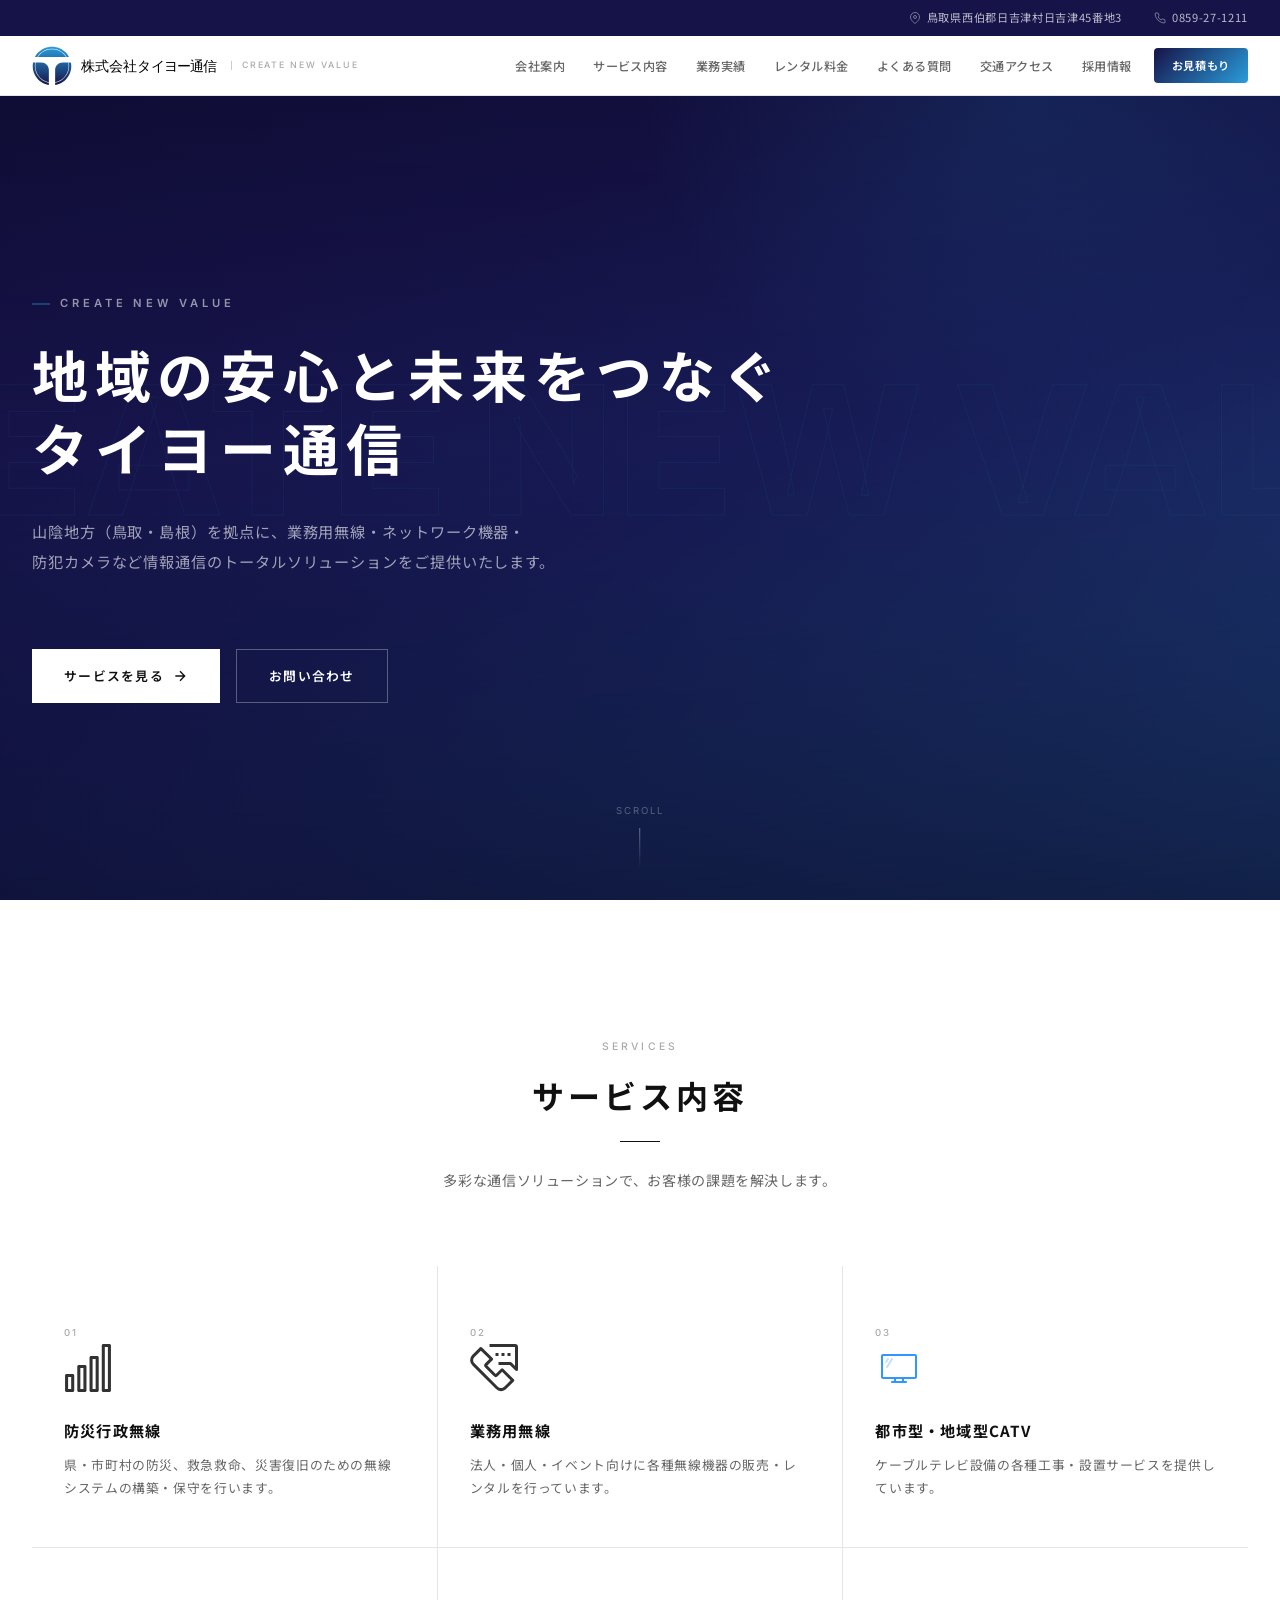
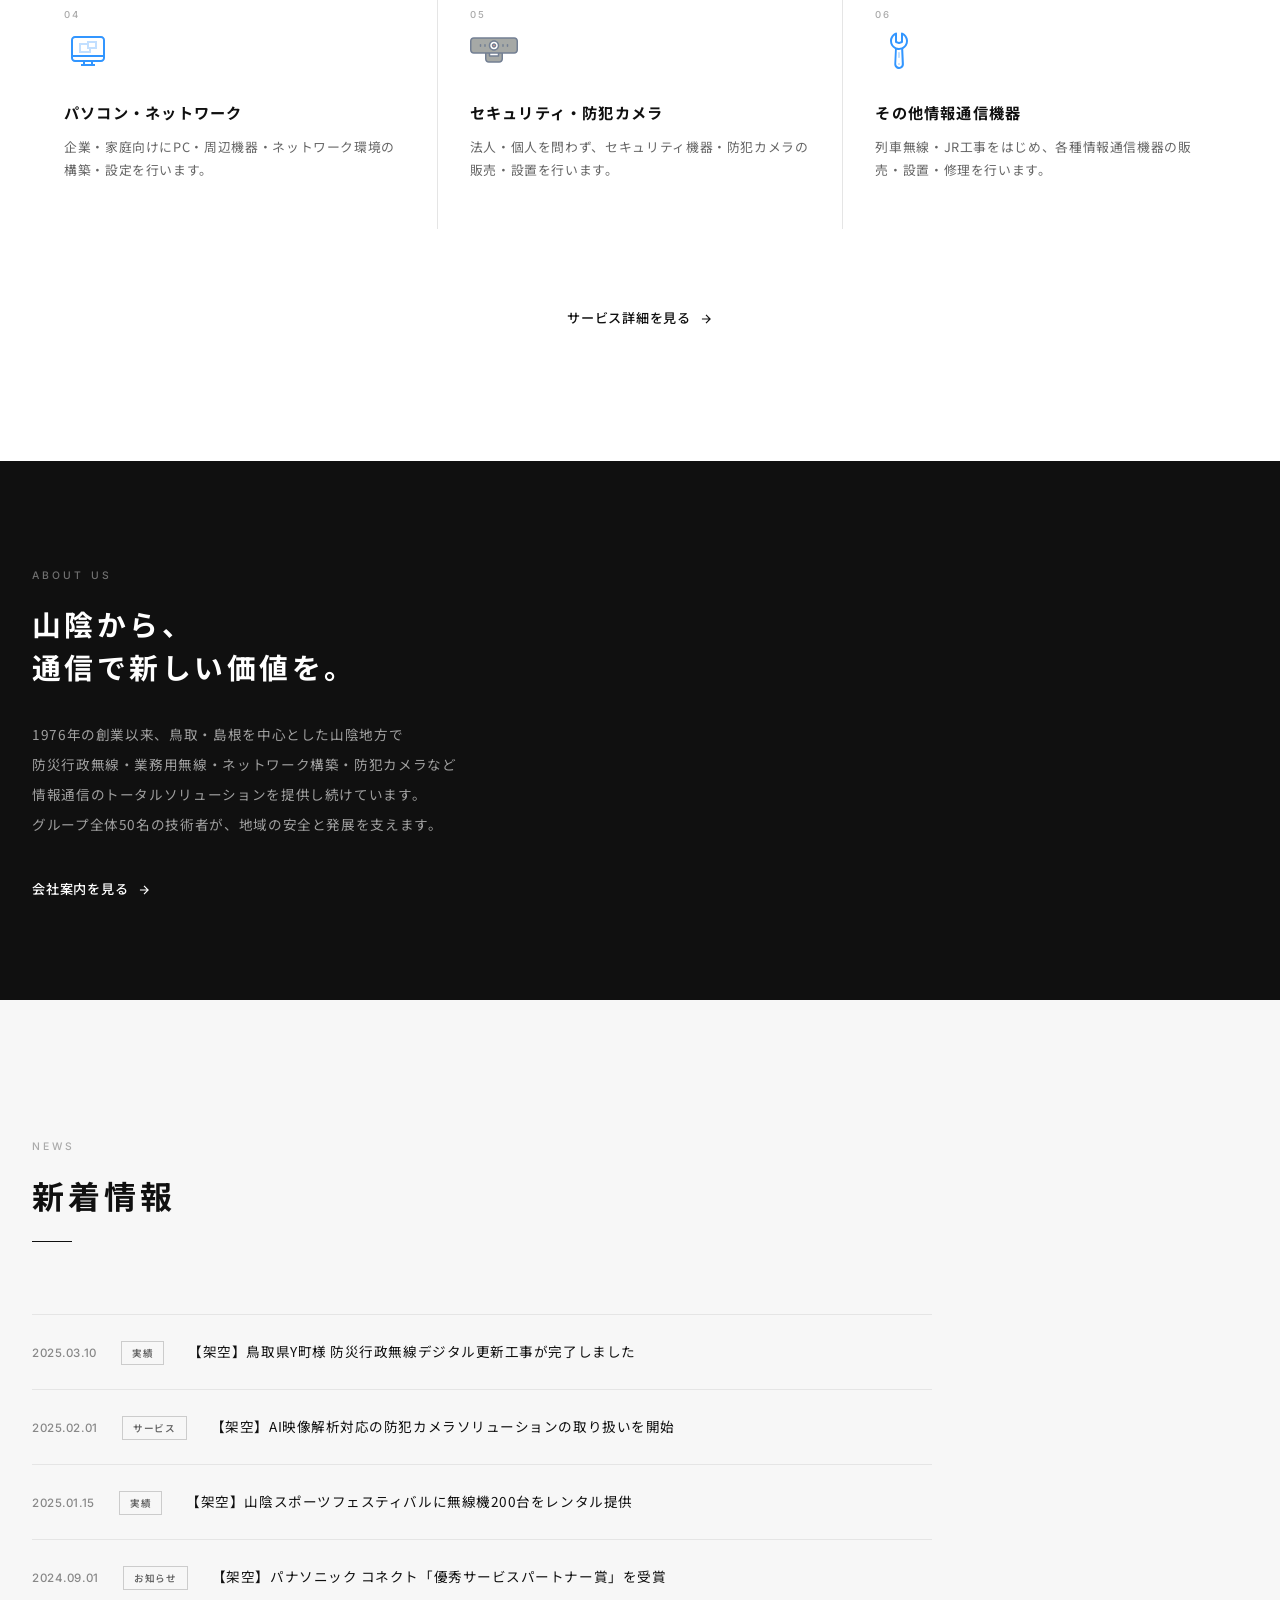
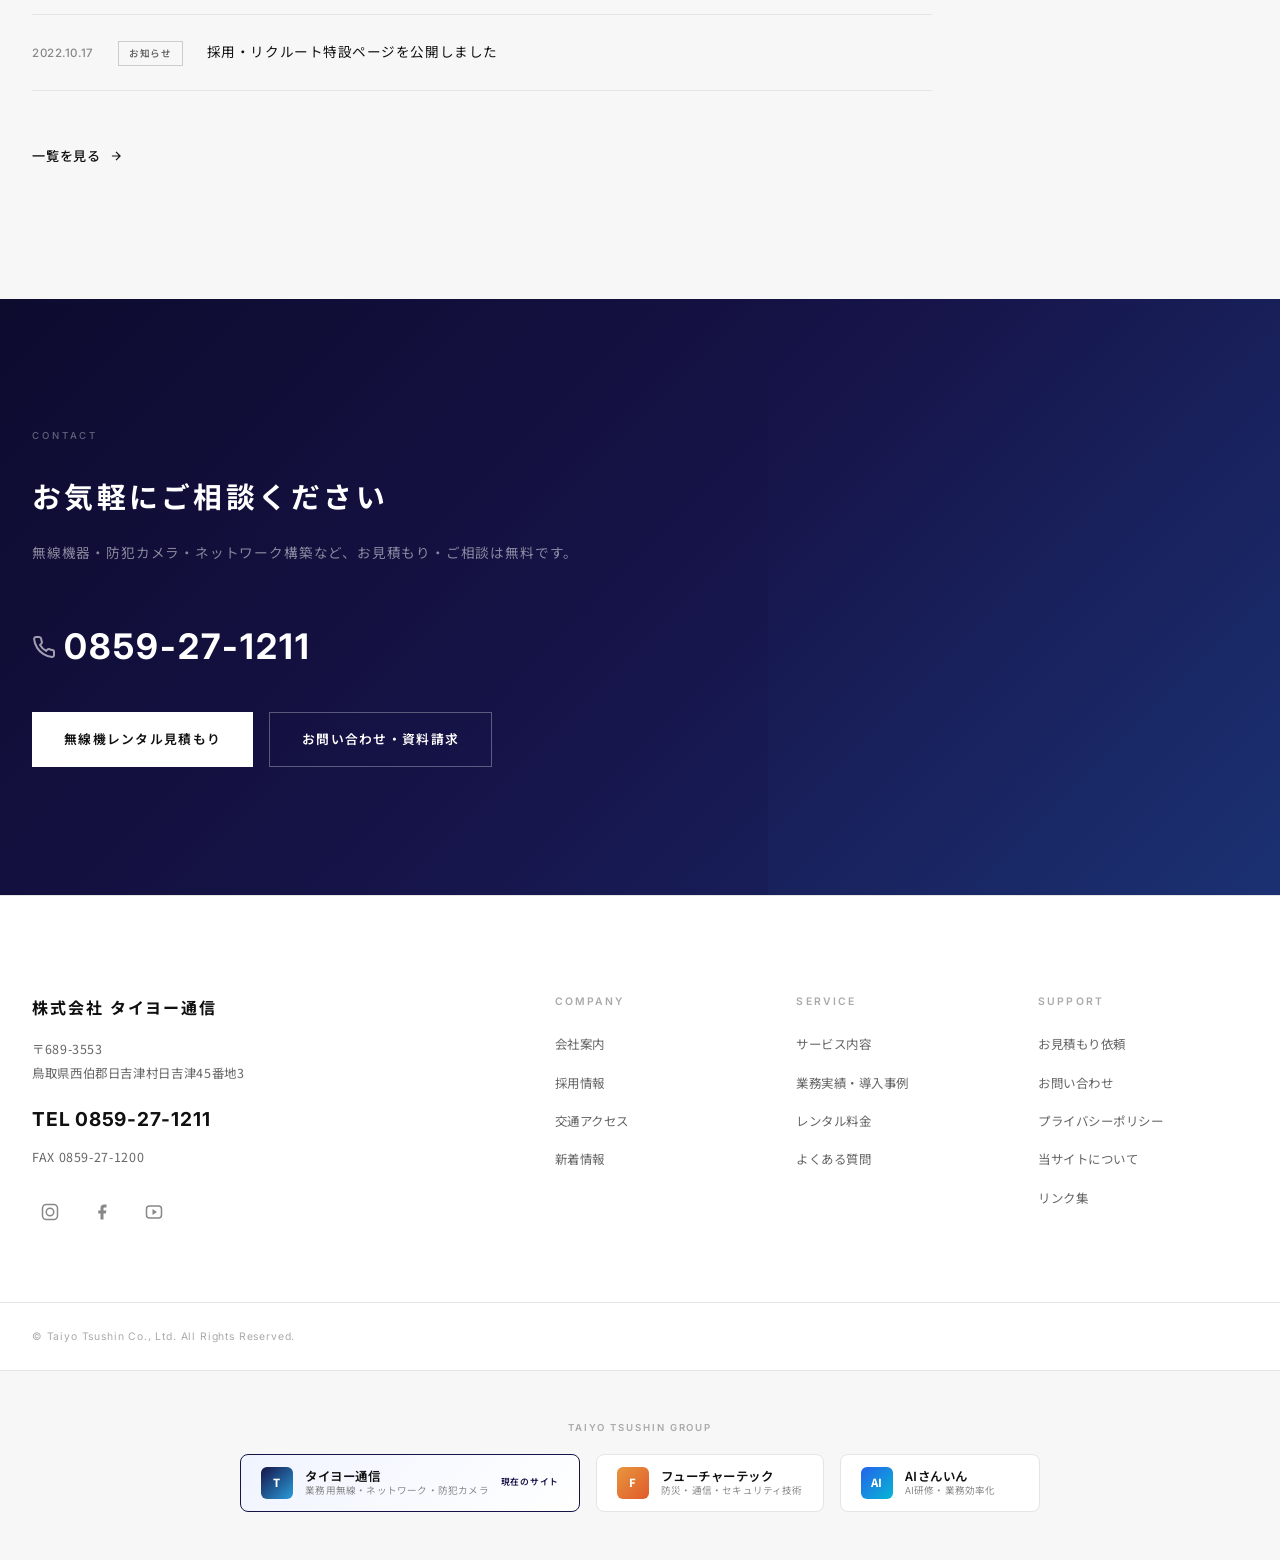
==== commit 9f0d0b97: "Fix cross-site links: use absolute Vercel URLs Relative paths (../future-tec-web/) don't work on dep" ====
--- a/index.html
+++ b/index.html
@@ -319,11 +319,11 @@
           <div class="group-sites__icon group-sites__icon--taiyo">T</div>
           <div class="group-sites__info"><span class="group-sites__name">タイヨー通信</span><span class="group-sites__sub">業務用無線・ネットワーク・防犯カメラ</span></div>
         </a>
-        <a href="../future-tec-web/index.html" class="group-sites__card">
+        <a href="https://future-tec-web.vercel.app/" class="group-sites__card" data-site="future-tec-web" target="_blank">
           <div class="group-sites__icon group-sites__icon--ft">F</div>
           <div class="group-sites__info"><span class="group-sites__name">フューチャーテック</span><span class="group-sites__sub">防災・通信・セキュリティ技術</span></div>
         </a>
-        <a href="../ai-sanin-web/index.html" class="group-sites__card">
+        <a href="https://ai-sanin-web.vercel.app/" class="group-sites__card" data-site="ai-sanin-web" target="_blank">
           <div class="group-sites__icon group-sites__icon--ai">AI</div>
           <div class="group-sites__info"><span class="group-sites__name">AIさんいん</span><span class="group-sites__sub">AI研修・業務効率化</span></div>
         </a>
--- a/assets/css/style.css
+++ b/assets/css/style.css
@@ -306,7 +306,8 @@
   50% { opacity: 1; filter: blur(6px); -webkit-text-stroke: 1px rgba(42, 157, 219, 0.08); }
 }
 
-.hero__content { position: relative; z-index: 2; color: var(--white); padding: var(--space-4xl) 0; width: 100%; }
+.hero__content { position: relative; z-index: 2; color: var(--white); padding: var(--space-3xl) 0 var(--space-5xl); width: 100%; }
+@media (min-width: 768px) { .hero__content { padding: var(--space-4xl) 0 var(--space-6xl); } }
 .hero__label {
   font-family: var(--font-english); font-size: 0.7rem; font-weight: 600;
   letter-spacing: 0.35em; text-transform: uppercase; color: rgba(255,255,255,0.55);
@@ -339,9 +340,12 @@
 .hero__cta { display: flex; gap: var(--space-md); flex-wrap: wrap; opacity: 0; animation: hero-fade-in 1s 0.8s var(--ease-out) forwards; }
 
 .hero__scroll {
-  position: absolute; bottom: var(--space-2xl); left: 50%; transform: translateX(-50%); z-index: 2;
-  display: flex; flex-direction: column; align-items: center; gap: var(--space-sm);
+  position: absolute; bottom: var(--space-xl); left: 50%; transform: translateX(-50%); z-index: 2;
+  display: none; flex-direction: column; align-items: center; gap: var(--space-sm);
   color: rgba(255,255,255,0.3); font-family: var(--font-english); font-size: 0.6rem; letter-spacing: 0.2em; text-transform: uppercase;
+}
+@media (min-width: 768px) and (min-height: 600px) {
+  .hero__scroll { display: flex; }
 }
 .hero__scroll-line {
   width: 1px; height: 40px; background: linear-gradient(to bottom, rgba(255,255,255,0.4), transparent);
@@ -503,7 +507,13 @@
 .hero__video { position: absolute; inset: 0; z-index: 0; }
 .hero__video video {
   width: 100%; height: 100%; object-fit: cover;
-  opacity: 0.3;
+  opacity: 0.45;
+}
+/* Cinematic blue overlay on video */
+.hero__video::after {
+  content: ""; position: absolute; inset: 0;
+  background: linear-gradient(180deg, rgba(13,11,46,0.4) 0%, rgba(22,19,72,0.6) 50%, rgba(13,11,46,0.85) 100%);
+  mix-blend-mode: multiply;
 }
 
 /* Section photo banners */
